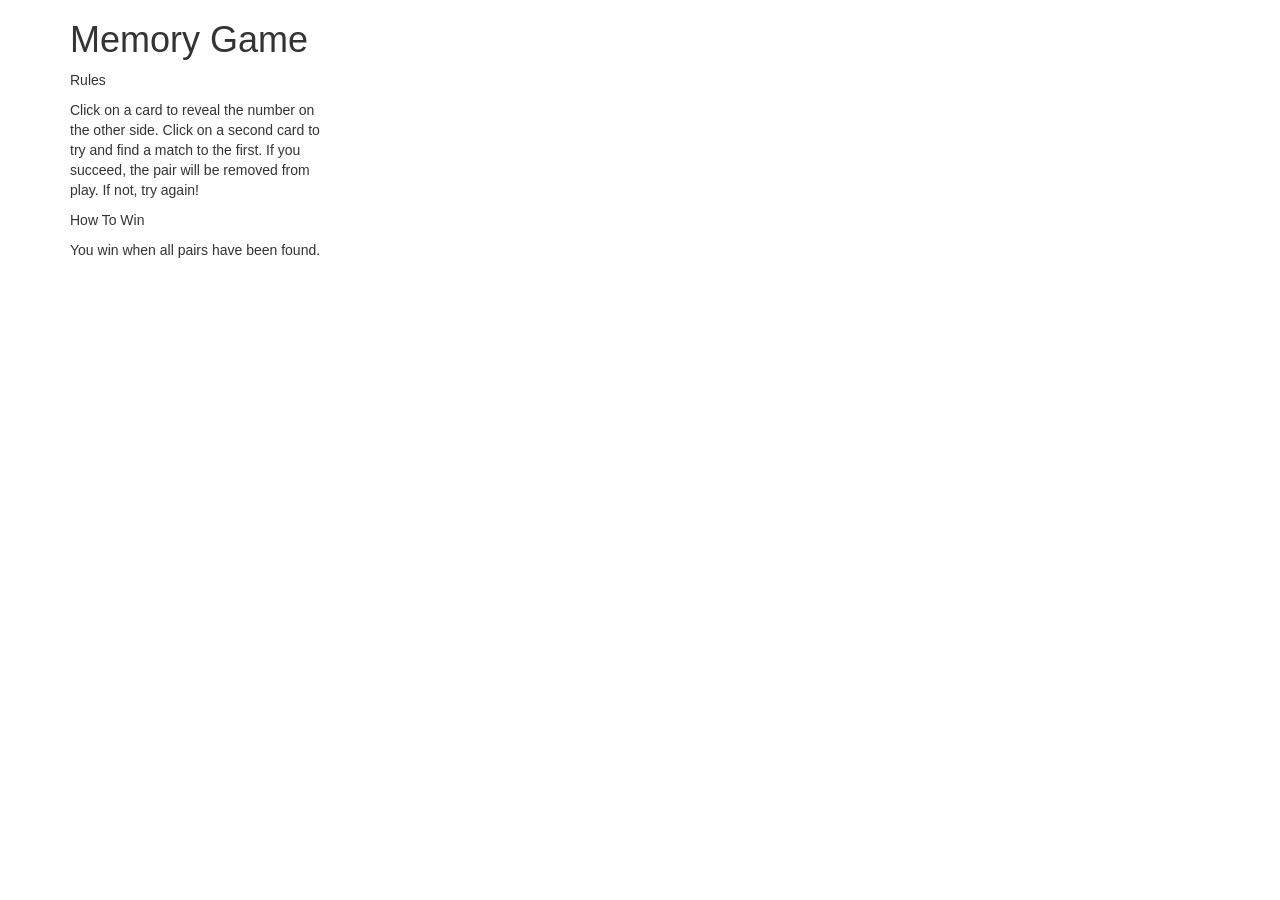
==== index.html @ 9c46cd3e "changed html file location." ====
<!DOCTYPE html>
<html>
<head>
  <title>Match Game</title>
<!--FAVICON-->
  <link rel="icon" href="favicon.png" type="image/x-icon"/>
<!--GOOGLE FONTS-->
  <link href="https://fonts.googleapis.com/css?family=Work+Sans:400,700,900" rel="stylesheet">
<!--Stylesheets-->
  <link type="text/css" rel="stylesheet" href="./resources/css/reset.css">
  <link rel="stylesheet" href="https://maxcdn.bootstrapcdn.com/bootstrap/3.3.6/css/bootstrap.min.css" integrity="sha384-1q8mTJOASx8j1Au+a5WDVnPi2lkFfwwEAa8hDDdjZlpLegxhjVME1fgjWPGmkzs7" crossorigin="anonymous">
  <link type="text/css" rel="stylesheet" href="./resources/css/style.css">
</head>
<body>
  <div class="container">
    <div class="row">

      <div class="instructions col-md-3 col-sm-12">
        <h1>Memory Game</h1>
        <p class="bold">Rules</p>
        <p>Click on a card to reveal the number on the other side. Click on a second card to try and find a match to the first. If you succeed, the pair will be removed from play. If not, try again!</p>
        <p class="bold">How To Win</p>
        <p>You win when all pairs have been found.</p>
      </div>

      <div class="col-md-9 col-sm-12" id="game">

          <!--<div class="card col-xs-3">
          </div>
          <div class="card col-xs-3">
          </div>
          <div class="card col-xs-3">
          </div>
          <div class="card col-xs-3">
          </div>
          <div class="card col-xs-3">
          </div>
          <div class="card col-xs-3">
          </div>
          <div class="card col-xs-3">
          </div>
          <div class="card col-xs-3">
          </div>
          <div class="card col-xs-3">
          </div>
          <div class="card col-xs-3">
          </div>
          <div class="card col-xs-3">
          </div>
          <div class="card col-xs-3">
          </div>
          <div class="card col-xs-3">
          </div>
          <div class="card col-xs-3">
          </div>
          <div class="card col-xs-3">
          </div>
          <div class="card col-xs-3">
          </div>


      </div>-->

    </div>
  </div>



  <script
    src="https://code.jquery.com/jquery-3.1.1.min.js"
    integrity="sha256-hVVnYaiADRTO2PzUGmuLJr8BLUSjGIZsDYGmIJLv2b8="
    crossorigin="anonymous"></script>
  <script type="text/javascript" src="./resources/js/match-game.js"></script>
  <script type="text/javascript" src="./resources/js/tests.js"></script>
</body>
</html>
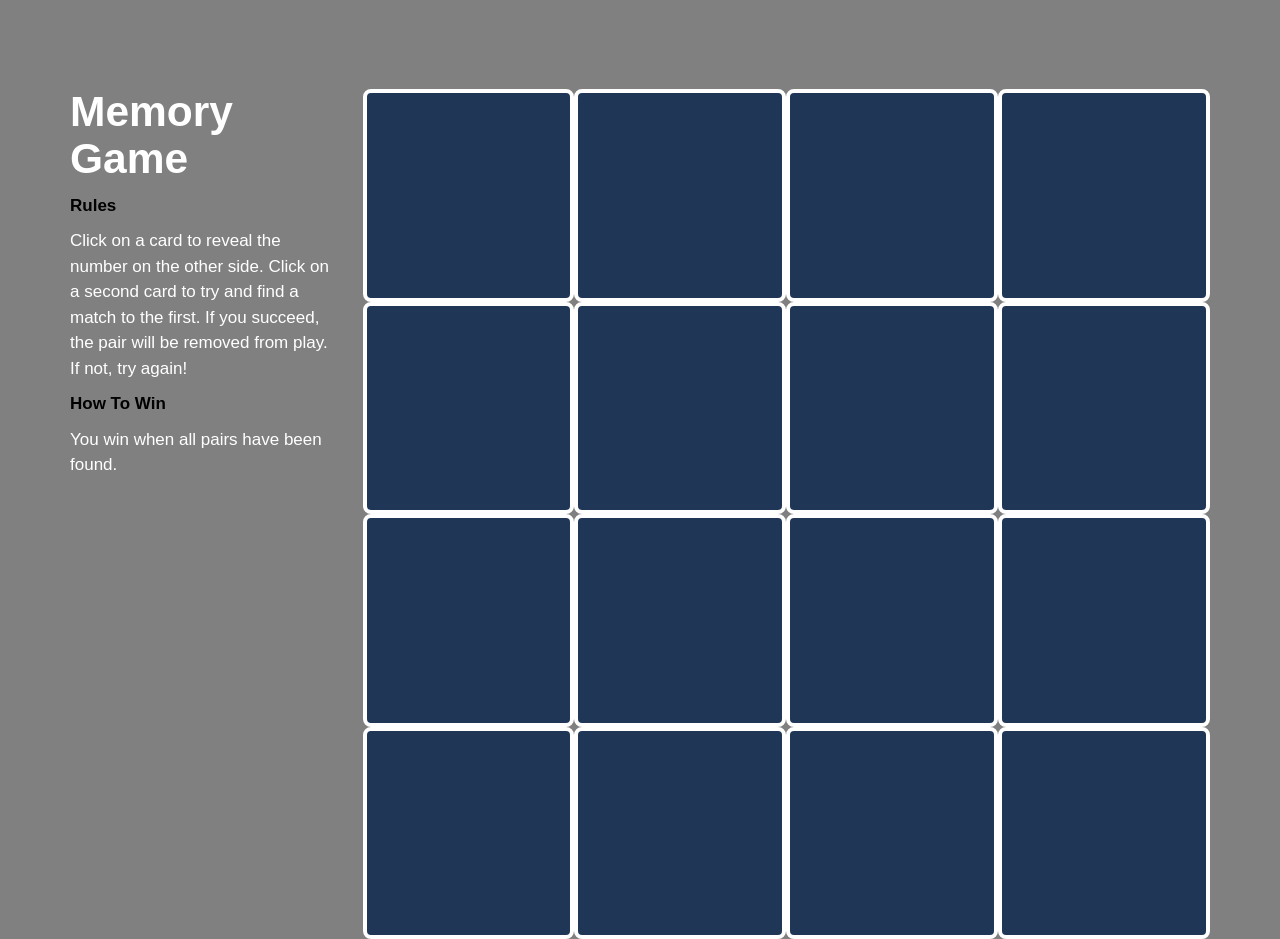
==== commit 13409a1e: "fixed link to css and js files." ====
--- a/index.html
+++ b/index.html
@@ -7,9 +7,9 @@
 <!--GOOGLE FONTS-->
   <link href="https://fonts.googleapis.com/css?family=Work+Sans:400,700,900" rel="stylesheet">
 <!--Stylesheets-->
-  <link type="text/css" rel="stylesheet" href="./resources/css/reset.css">
+  <link type="text/css" rel="stylesheet" href="./project/resources/css/reset.css">
   <link rel="stylesheet" href="https://maxcdn.bootstrapcdn.com/bootstrap/3.3.6/css/bootstrap.min.css" integrity="sha384-1q8mTJOASx8j1Au+a5WDVnPi2lkFfwwEAa8hDDdjZlpLegxhjVME1fgjWPGmkzs7" crossorigin="anonymous">
-  <link type="text/css" rel="stylesheet" href="./resources/css/style.css">
+  <link type="text/css" rel="stylesheet" href="./project/resources/css/style.css">
 </head>
 <body>
   <div class="container">
@@ -70,7 +70,7 @@
     src="https://code.jquery.com/jquery-3.1.1.min.js"
     integrity="sha256-hVVnYaiADRTO2PzUGmuLJr8BLUSjGIZsDYGmIJLv2b8="
     crossorigin="anonymous"></script>
-  <script type="text/javascript" src="./resources/js/match-game.js"></script>
-  <script type="text/javascript" src="./resources/js/tests.js"></script>
+  <script type="text/javascript" src="./project/resources/js/match-game.js"></script>
+  <script type="text/javascript" src="./project/resources/js/tests.js"></script>
 </body>
 </html>
--- a/project/resources/css/style.css
+++ b/project/resources/css/style.css
@@ -0,0 +1,52 @@
+html, body {
+  font-size: 17px;
+  font-family: "Work Sans", sans-serif;
+  background-color: gray;
+}
+h1 {
+  font-weight: bold;
+  font-size: 2.5rem;
+  color: #fff;
+  margin-top: 0;
+}
+p {
+  /*color: rgb(74, 74, 74);*/
+  color: rgb(255, 255, 255);
+}
+span {
+  font-weight: 900;
+  font-size: 7rem;
+  color: #b8860b;
+}
+.bold {
+  font-weight: bold;
+  color:#000;
+}
+
+.instructions {
+  line-height: 1.5;
+}
+.container {
+  margin-top: 5.25rem;
+}
+.card {
+  display: flex;
+  align-items: center;
+  justify-content: center;
+  height: 12.5rem;
+  max-width: 12.5rem;
+  background-color: rgb(32, 54, 86);
+  border: 4px solid #fff;
+  border-radius: 8px;
+  font-weight: 900;
+  font-size: 7rem;
+  color: rgb(255, 255, 255);
+
+}
+.card:hover {
+  cursor: pointer;
+  background-image: url(https://scontent-frx5-1.xx.fbcdn.net/v/t1.0-9/19225294_10211854141321688_7026884203729265969_n.jpg?_nc_cat=0&oh=5b26424c515707cfabd14cdb692d2229&oe=5B6203F4);
+  background-size: cover;
+  background-position: center;
+  background-repeat: no-repeat;
+}
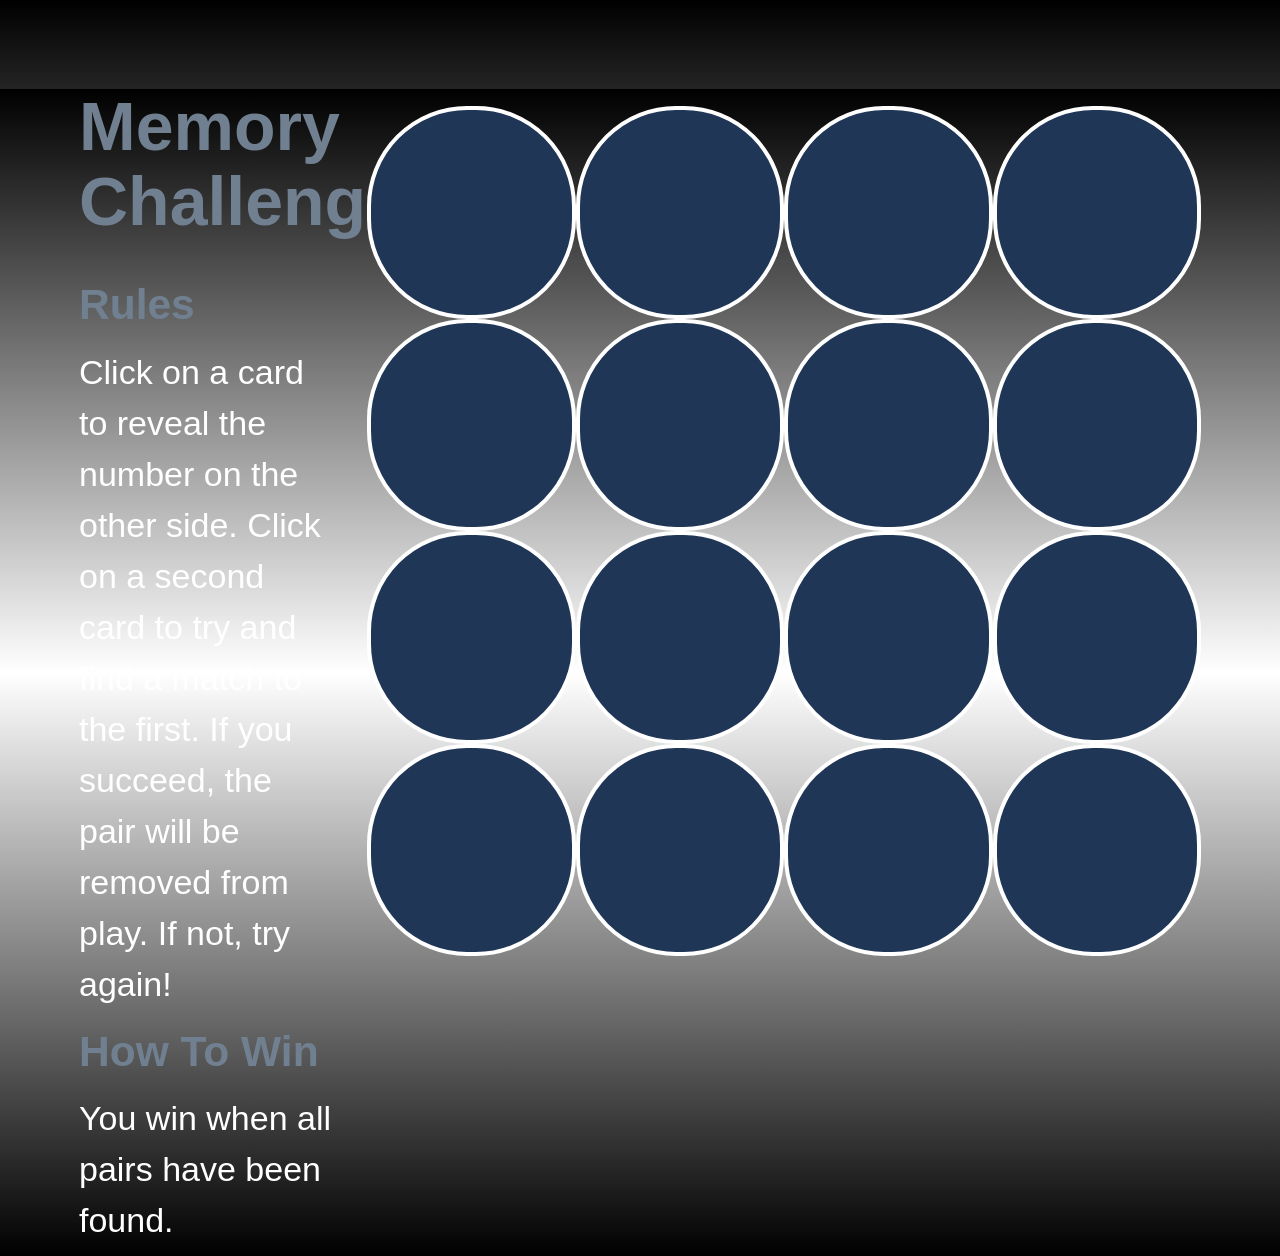
==== commit 28a34adc: "changed look." ====
--- a/index.html
+++ b/index.html
@@ -3,7 +3,7 @@
 <head>
   <title>Match Game</title>
 <!--FAVICON-->
-  <link rel="icon" href="favicon.png" type="image/x-icon"/>
+  <link rel="icon" href="./project/favicon.png" type="image/x-icon"/>
 <!--GOOGLE FONTS-->
   <link href="https://fonts.googleapis.com/css?family=Work+Sans:400,700,900" rel="stylesheet">
 <!--Stylesheets-->
@@ -16,7 +16,7 @@
     <div class="row">
 
       <div class="instructions col-md-3 col-sm-12">
-        <h1>Memory Game</h1>
+        <h1>Memory Challenge</h1>
         <p class="bold">Rules</p>
         <p>Click on a card to reveal the number on the other side. Click on a second card to try and find a match to the first. If you succeed, the pair will be removed from play. If not, try again!</p>
         <p class="bold">How To Win</p>
--- a/project/resources/css/style.css
+++ b/project/resources/css/style.css
@@ -1,17 +1,26 @@
 html, body {
   font-size: 17px;
   font-family: "Work Sans", sans-serif;
-  background-color: gray;
+  /*background-color: gray;*/
+  background-image:linear-gradient(black, gray, white, gray, black);
+  /*background-position: center;
+  background-repeat: no-repeat;
+  background-size: cover;*/
 }
+
 h1 {
   font-weight: bold;
-  font-size: 2.5rem;
-  color: #fff;
+  font-size: 4rem;
+  color: #708090;
   margin-top: 0;
+  text-align: center;
+  margin-bottom: 2rem;
+
 }
 p {
   /*color: rgb(74, 74, 74);*/
   color: rgb(255, 255, 255);
+  font-size: 2rem;
 }
 span {
   font-weight: 900;
@@ -20,7 +29,12 @@
 }
 .bold {
   font-weight: bold;
-  color:#000;
+  color:#708090;
+  font-size: 2.5rem;
+
+}
+#game {
+  margin-top: 1rem;
 }
 
 .instructions {
@@ -28,6 +42,7 @@
 }
 .container {
   margin-top: 5.25rem;
+  width: 90%;
 }
 .card {
   display: flex;
@@ -37,16 +52,17 @@
   max-width: 12.5rem;
   background-color: rgb(32, 54, 86);
   border: 4px solid #fff;
-  border-radius: 8px;
+  border-radius: 100px;
   font-weight: 900;
   font-size: 7rem;
   color: rgb(255, 255, 255);
 
+
 }
 .card:hover {
   cursor: pointer;
-  background-image: url(https://scontent-frx5-1.xx.fbcdn.net/v/t1.0-9/19225294_10211854141321688_7026884203729265969_n.jpg?_nc_cat=0&oh=5b26424c515707cfabd14cdb692d2229&oe=5B6203F4);
+  /*background-image: url(https://scontent-frx5-1.xx.fbcdn.net/v/t1.0-9/19225294_10211854141321688_7026884203729265969_n.jpg?_nc_cat=0&oh=5b26424c515707cfabd14cdb692d2229&oe=5B6203F4);
   background-size: cover;
   background-position: center;
-  background-repeat: no-repeat;
+  background-repeat: no-repeat;*/
 }
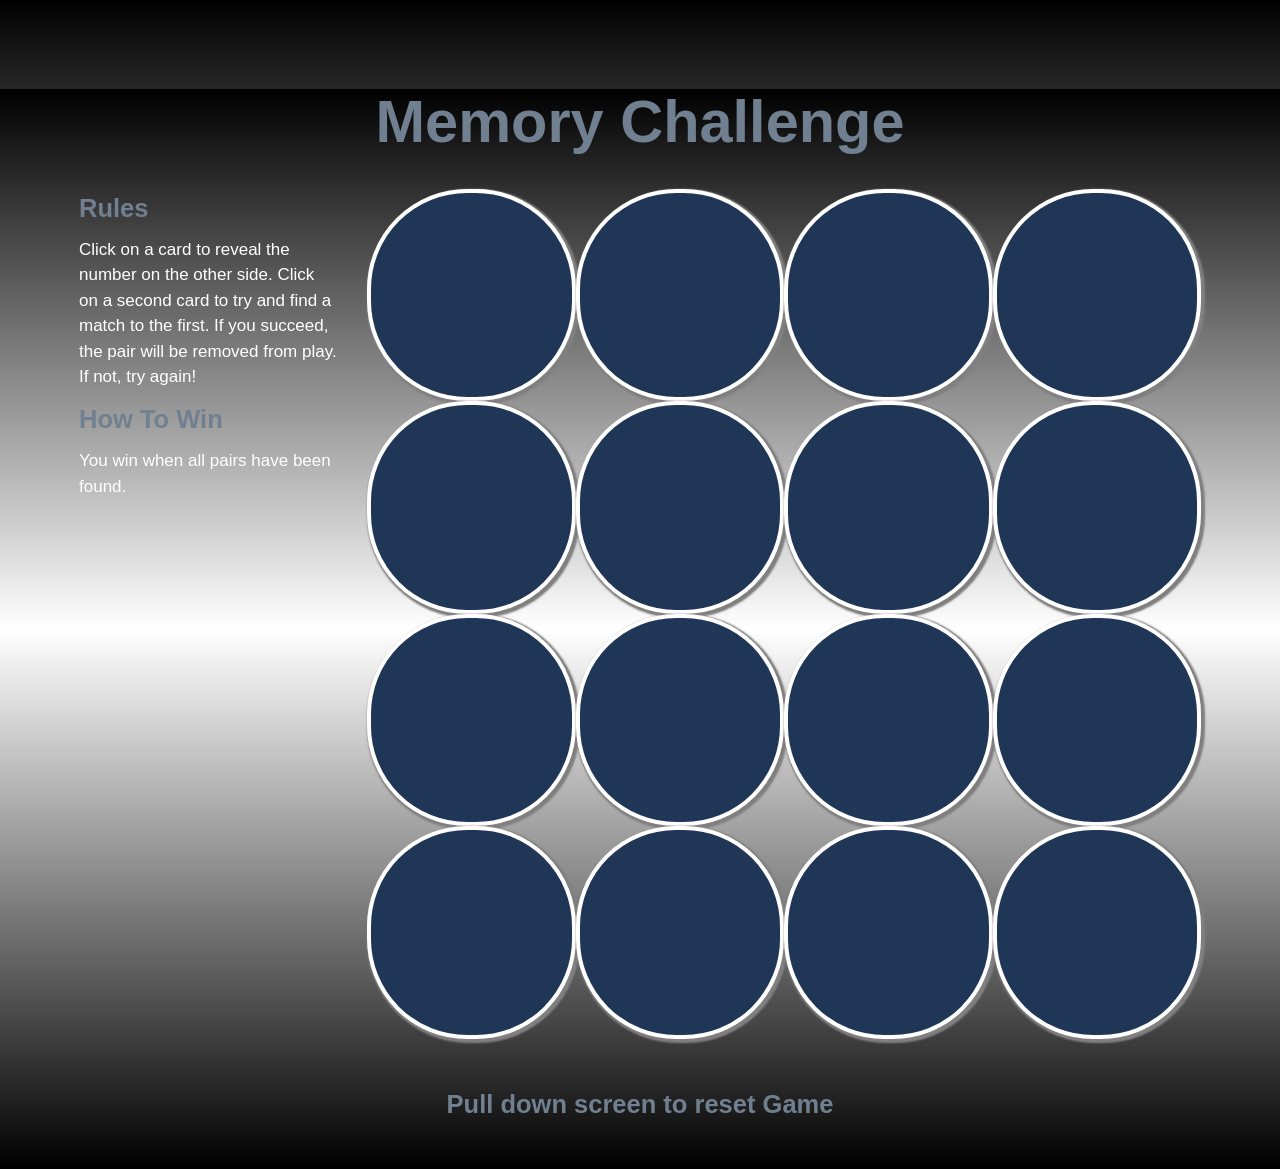
==== commit 389e7808: "added reset instructions and fixed pc version." ====
--- a/index.html
+++ b/index.html
@@ -14,9 +14,14 @@
 <body>
   <div class="container">
     <div class="row">
+      <div class="instructions col-md-12 col-sm-12">
+        <h1>Memory Challenge</h1>
+      </div>
+    </div>
+    <div class="row">
 
       <div class="instructions col-md-3 col-sm-12">
-        <h1>Memory Challenge</h1>
+
         <p class="bold">Rules</p>
         <p>Click on a card to reveal the number on the other side. Click on a second card to try and find a match to the first. If you succeed, the pair will be removed from play. If not, try again!</p>
         <p class="bold">How To Win</p>
@@ -61,6 +66,12 @@
 
       </div>-->
 
+
+    </div>
+    <div class="row">
+      <div class="instructions col-md-12 col-sm-12">
+        <h3>Pull down screen to reset Game</h3>
+      </div>
     </div>
   </div>
 
--- a/project/resources/css/style.css
+++ b/project/resources/css/style.css
@@ -7,20 +7,30 @@
   background-repeat: no-repeat;
   background-size: cover;*/
 }
-
+body {
+  height: 100%;
+  margin: 0;
+}
 h1 {
   font-weight: bold;
-  font-size: 4rem;
+  font-size: 3.5rem;
   color: #708090;
   margin-top: 0;
+  margin-bottom: 2rem;
+  text-shadow: 2px 2px 2px 2px darkred, 2px 2px 2px 2px lightgray;
   text-align: center;
-  margin-bottom: 2rem;
-
+}
+h3 {
+  text-align: center;
+  font-weight: bold;
+  color:#708090;
+  font-size: 1.5rem;
+  margin: 3rem;
 }
 p {
   /*color: rgb(74, 74, 74);*/
   color: rgb(255, 255, 255);
-  font-size: 2rem;
+  font-size: 1rem;
 }
 span {
   font-weight: 900;
@@ -30,12 +40,10 @@
 .bold {
   font-weight: bold;
   color:#708090;
-  font-size: 2.5rem;
+  font-size: 1.5rem;
 
 }
-#game {
-  margin-top: 1rem;
-}
+
 
 .instructions {
   line-height: 1.5;
@@ -53,6 +61,7 @@
   background-color: rgb(32, 54, 86);
   border: 4px solid #fff;
   border-radius: 100px;
+  box-shadow: 2px 2px 2px 2px gray, 2px 2px 2px black, 2px 2px 2px white;
   font-weight: 900;
   font-size: 7rem;
   color: rgb(255, 255, 255);
@@ -66,3 +75,20 @@
   background-position: center;
   background-repeat: no-repeat;*/
 }
+
+@media screen and (max-width: 600px) {
+  h1 {
+    font-size: 4rem;
+    text-align: center;
+  }
+  p {
+    font-size: 2rem;
+  }
+  .bold {
+    font-size: 2.5rem;
+  }
+  #game {
+    margin: 1rem 0.5rem;
+  }
+
+}
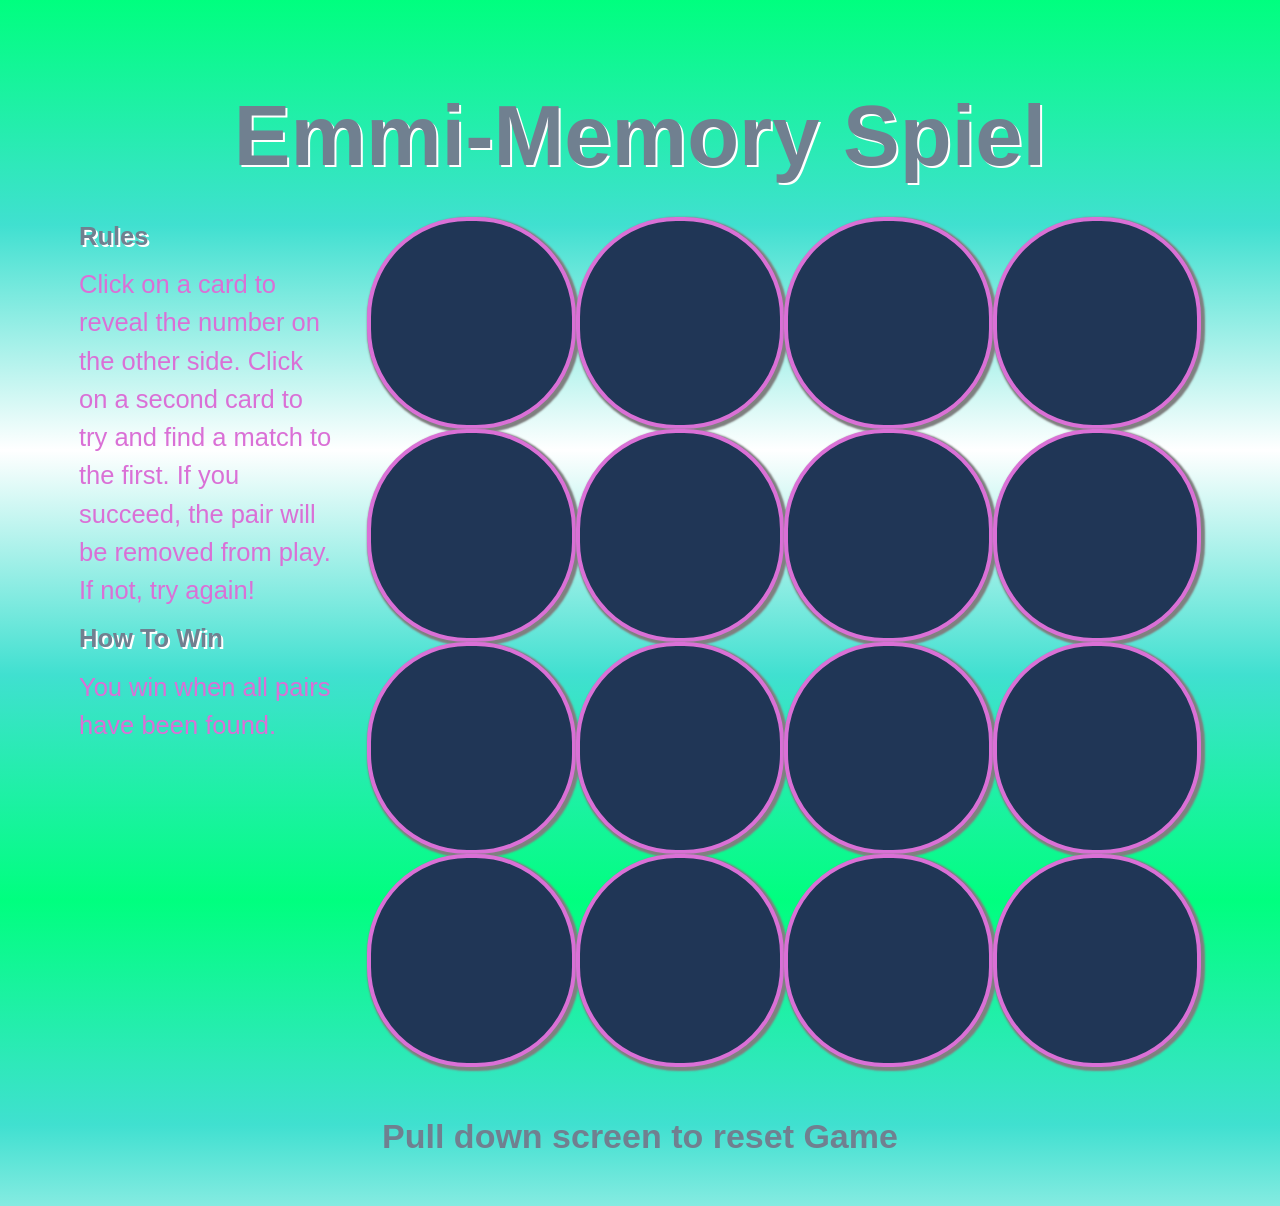
==== commit 252ace9f: "changed theme to be suitable for kids." ====
--- a/index.html
+++ b/index.html
@@ -1,7 +1,7 @@
 <!DOCTYPE html>
 <html>
 <head>
-  <title>Match Game</title>
+  <title>Emmory</title>
 <!--FAVICON-->
   <link rel="icon" href="./project/favicon.png" type="image/x-icon"/>
 <!--GOOGLE FONTS-->
@@ -15,7 +15,7 @@
   <div class="container">
     <div class="row">
       <div class="instructions col-md-12 col-sm-12">
-        <h1>Memory Challenge</h1>
+        <h1>Emmi-Memory Spiel</h1>
       </div>
     </div>
     <div class="row">
@@ -70,7 +70,7 @@
     </div>
     <div class="row">
       <div class="instructions col-md-12 col-sm-12">
-        <h3>Pull down screen to reset Game</h3>
+        <h3 class="big" >Pull down screen to reset Game</h3>
       </div>
     </div>
   </div>
--- a/project/resources/css/style.css
+++ b/project/resources/css/style.css
@@ -2,35 +2,39 @@
   font-size: 17px;
   font-family: "Work Sans", sans-serif;
   /*background-color: gray;*/
-  background-image:linear-gradient(black, gray, white, gray, black);
+
   /*background-position: center;
   background-repeat: no-repeat;
   background-size: cover;*/
+  margin: 0;
+  height: 100%;
 }
 body {
-  height: 100%;
+  min-height: 100%;
   margin: 0;
+  background-image:linear-gradient(#00ff7f, #40e0d0, white, #40e0d0, #00ff7f);
+
 }
 h1 {
   font-weight: bold;
-  font-size: 3.5rem;
+  font-size: 5rem;
   color: #708090;
   margin-top: 0;
   margin-bottom: 2rem;
-  text-shadow: 2px 2px 2px 2px darkred, 2px 2px 2px 2px lightgray;
+  text-shadow: 2px 2px white;
   text-align: center;
 }
 h3 {
   text-align: center;
   font-weight: bold;
   color:#708090;
-  font-size: 1.5rem;
+  font-size: 2rem;
   margin: 3rem;
 }
 p {
   /*color: rgb(74, 74, 74);*/
-  color: rgb(255, 255, 255);
-  font-size: 1rem;
+  color: 	#da70d6;
+  font-size: 1.5rem;
 }
 span {
   font-weight: 900;
@@ -41,7 +45,7 @@
   font-weight: bold;
   color:#708090;
   font-size: 1.5rem;
-
+  text-shadow: 2px 2px white;
 }
 
 
@@ -51,6 +55,7 @@
 .container {
   margin-top: 5.25rem;
   width: 90%;
+  height: 100%;
 }
 .card {
   display: flex;
@@ -59,7 +64,7 @@
   height: 12.5rem;
   max-width: 12.5rem;
   background-color: rgb(32, 54, 86);
-  border: 4px solid #fff;
+  border: 4px solid #da70d6;
   border-radius: 100px;
   box-shadow: 2px 2px 2px 2px gray, 2px 2px 2px black, 2px 2px 2px white;
   font-weight: 900;
@@ -68,21 +73,21 @@
 
 
 }
+.card:active {
+
+}
 .card:hover {
   cursor: pointer;
-  /*background-image: url(https://scontent-frx5-1.xx.fbcdn.net/v/t1.0-9/19225294_10211854141321688_7026884203729265969_n.jpg?_nc_cat=0&oh=5b26424c515707cfabd14cdb692d2229&oe=5B6203F4);
-  background-size: cover;
-  background-position: center;
-  background-repeat: no-repeat;*/
+  /*background-image: linear-gradient(#da70d6, #dda0dd, #d8bfd8, white);*/
 }
 
-@media screen and (max-width: 600px) {
+@media only screen and (max-width: 680px) {
   h1 {
-    font-size: 4rem;
+    font-size: 5rem;
     text-align: center;
   }
   p {
-    font-size: 2rem;
+    font-size: 2.5rem;
   }
   .bold {
     font-size: 2.5rem;
@@ -90,5 +95,24 @@
   #game {
     margin: 1rem 0.5rem;
   }
+  .big {
+    font-size: 2rem;
+  }
+  h3 {
+    text-align: center;
+    font-weight: bold;
+    color:#708090;
+    font-size: 3.5rem;
+    margin: 3rem;
+  }
+  .card {margin: 5px;}
+  .card:hover {
+    background-image: none;
+  }
+}
 
+@media only screen (max-width: 480px) {
+  h3 {
+    font-size: 2.5rem;
+  }
 }
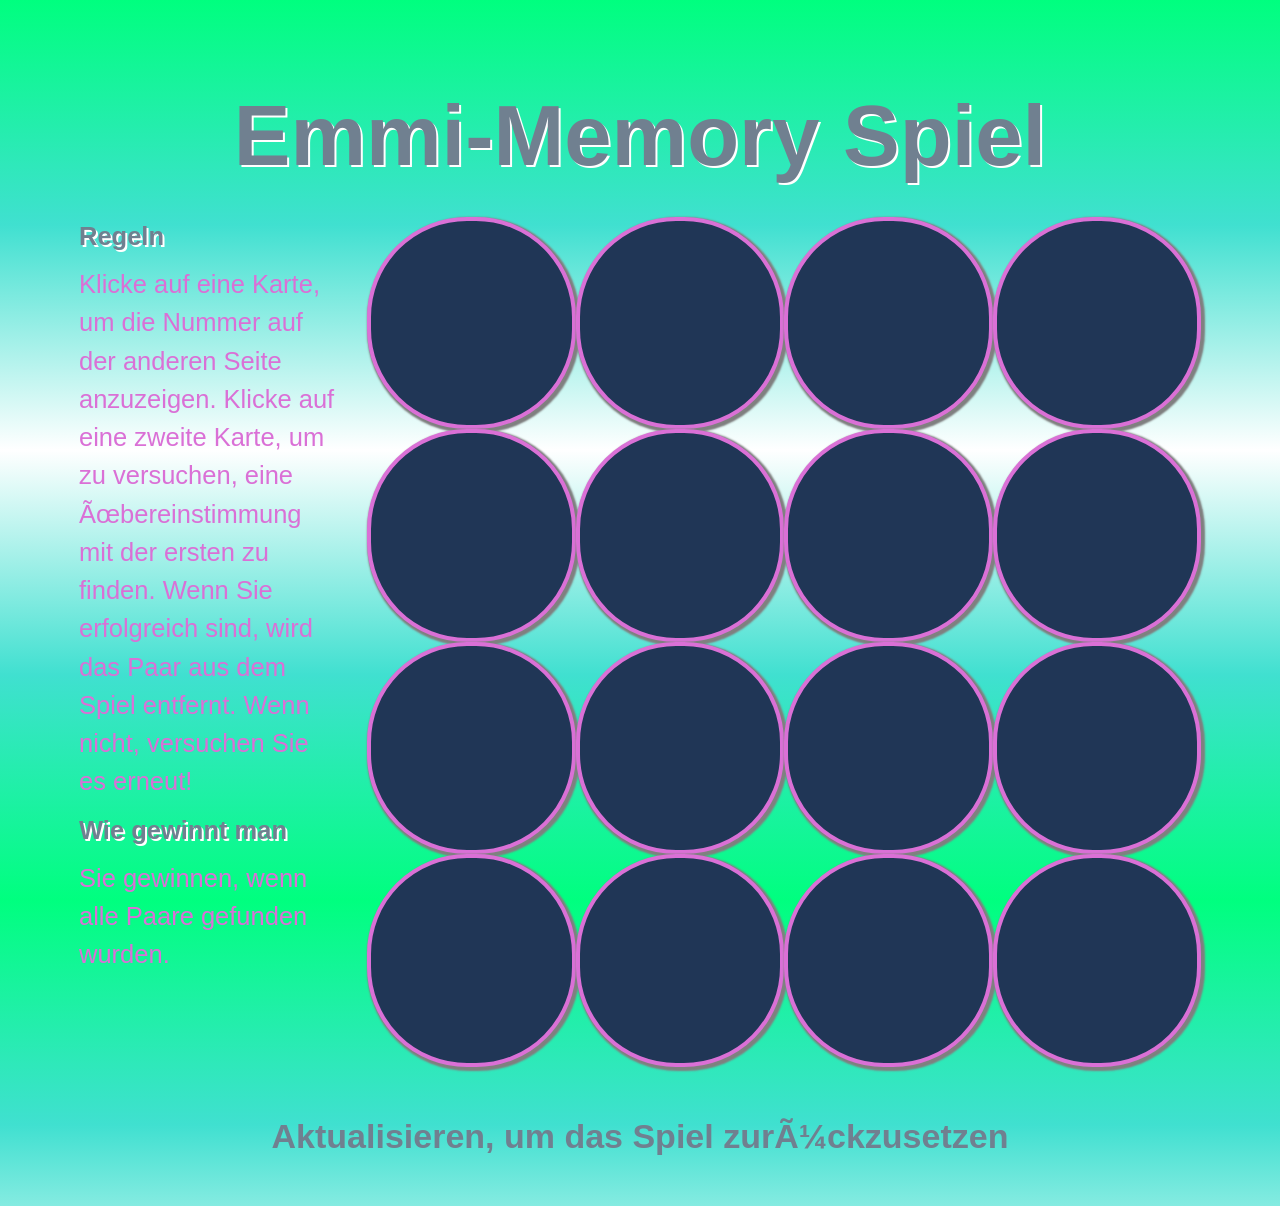
==== commit dce9c4df: "finalized changes." ====
--- a/index.html
+++ b/index.html
@@ -22,10 +22,10 @@
 
       <div class="instructions col-md-3 col-sm-12">
 
-        <p class="bold">Rules</p>
-        <p>Click on a card to reveal the number on the other side. Click on a second card to try and find a match to the first. If you succeed, the pair will be removed from play. If not, try again!</p>
-        <p class="bold">How To Win</p>
-        <p>You win when all pairs have been found.</p>
+        <p class="bold">Regeln</p>
+        <p>Klicke auf eine Karte, um die Nummer auf der anderen Seite anzuzeigen. Klicke auf eine zweite Karte, um zu versuchen, eine Übereinstimmung mit der ersten zu finden. Wenn Sie erfolgreich sind, wird das Paar aus dem Spiel entfernt. Wenn nicht, versuchen Sie es erneut!</p>
+        <p class="bold">Wie gewinnt man</p>
+        <p>Sie gewinnen, wenn alle Paare gefunden wurden.</p>
       </div>
 
       <div class="col-md-9 col-sm-12" id="game">
@@ -70,7 +70,7 @@
     </div>
     <div class="row">
       <div class="instructions col-md-12 col-sm-12">
-        <h3 class="big" >Pull down screen to reset Game</h3>
+        <h3 class="big" >Aktualisieren, um das Spiel zurückzusetzen</h3>
       </div>
     </div>
   </div>
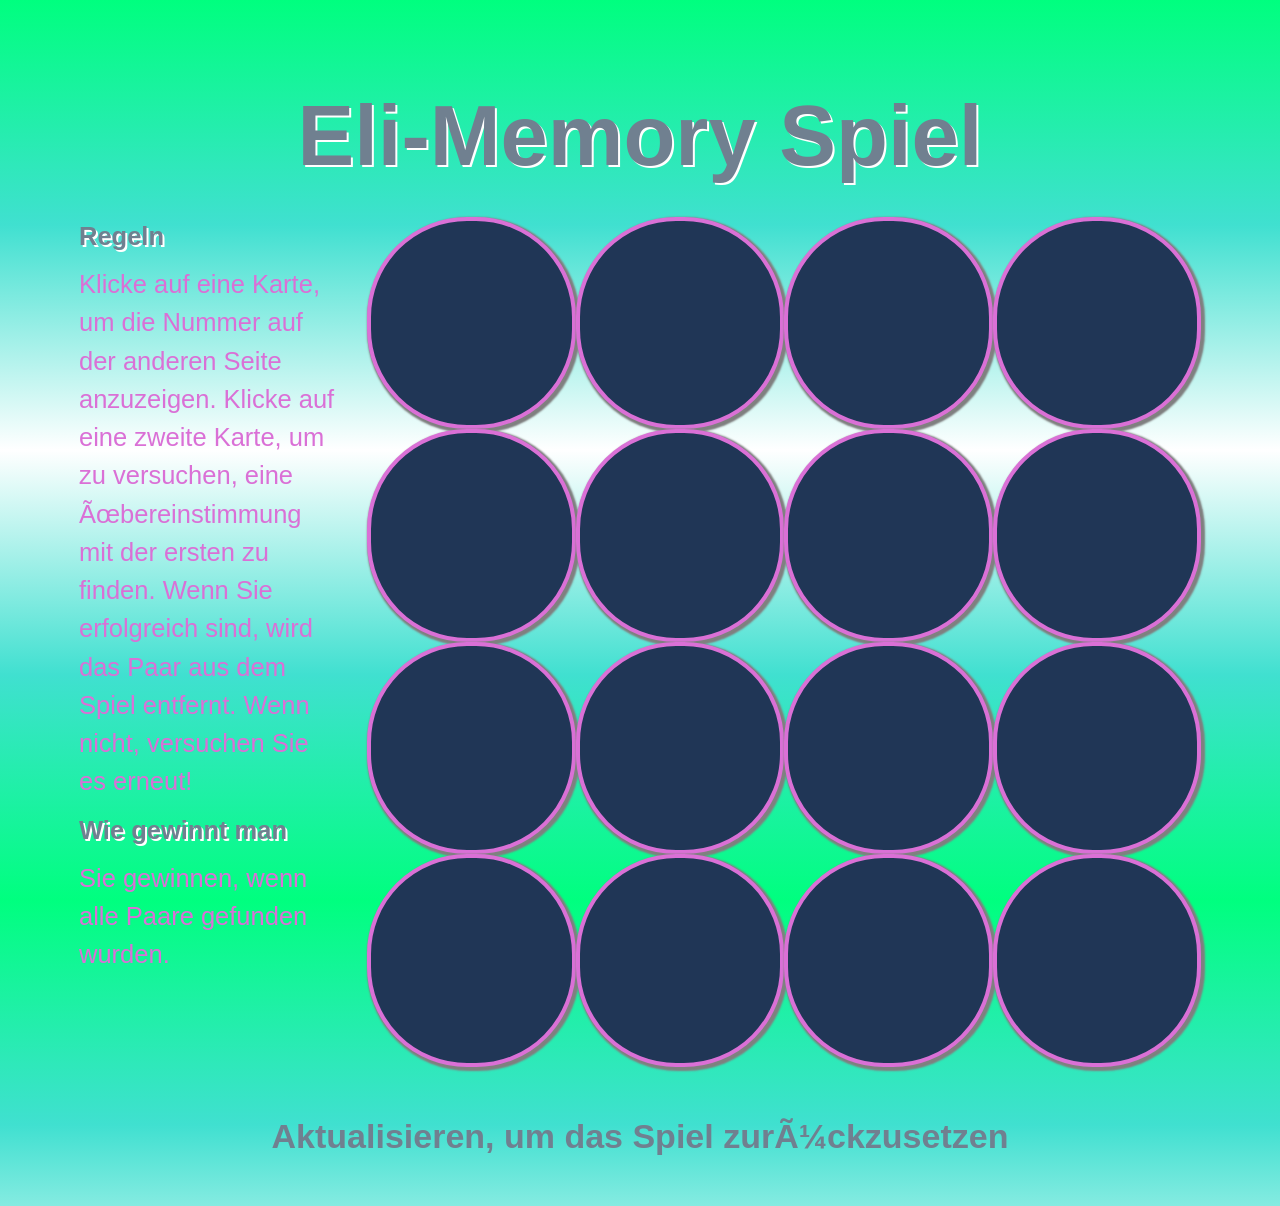
==== commit 50e06d8b: "Update index.html" ====
--- a/index.html
+++ b/index.html
@@ -15,7 +15,7 @@
   <div class="container">
     <div class="row">
       <div class="instructions col-md-12 col-sm-12">
-        <h1>Emmi-Memory Spiel</h1>
+        <h1>Eli-Memory Spiel</h1>
       </div>
     </div>
     <div class="row">
